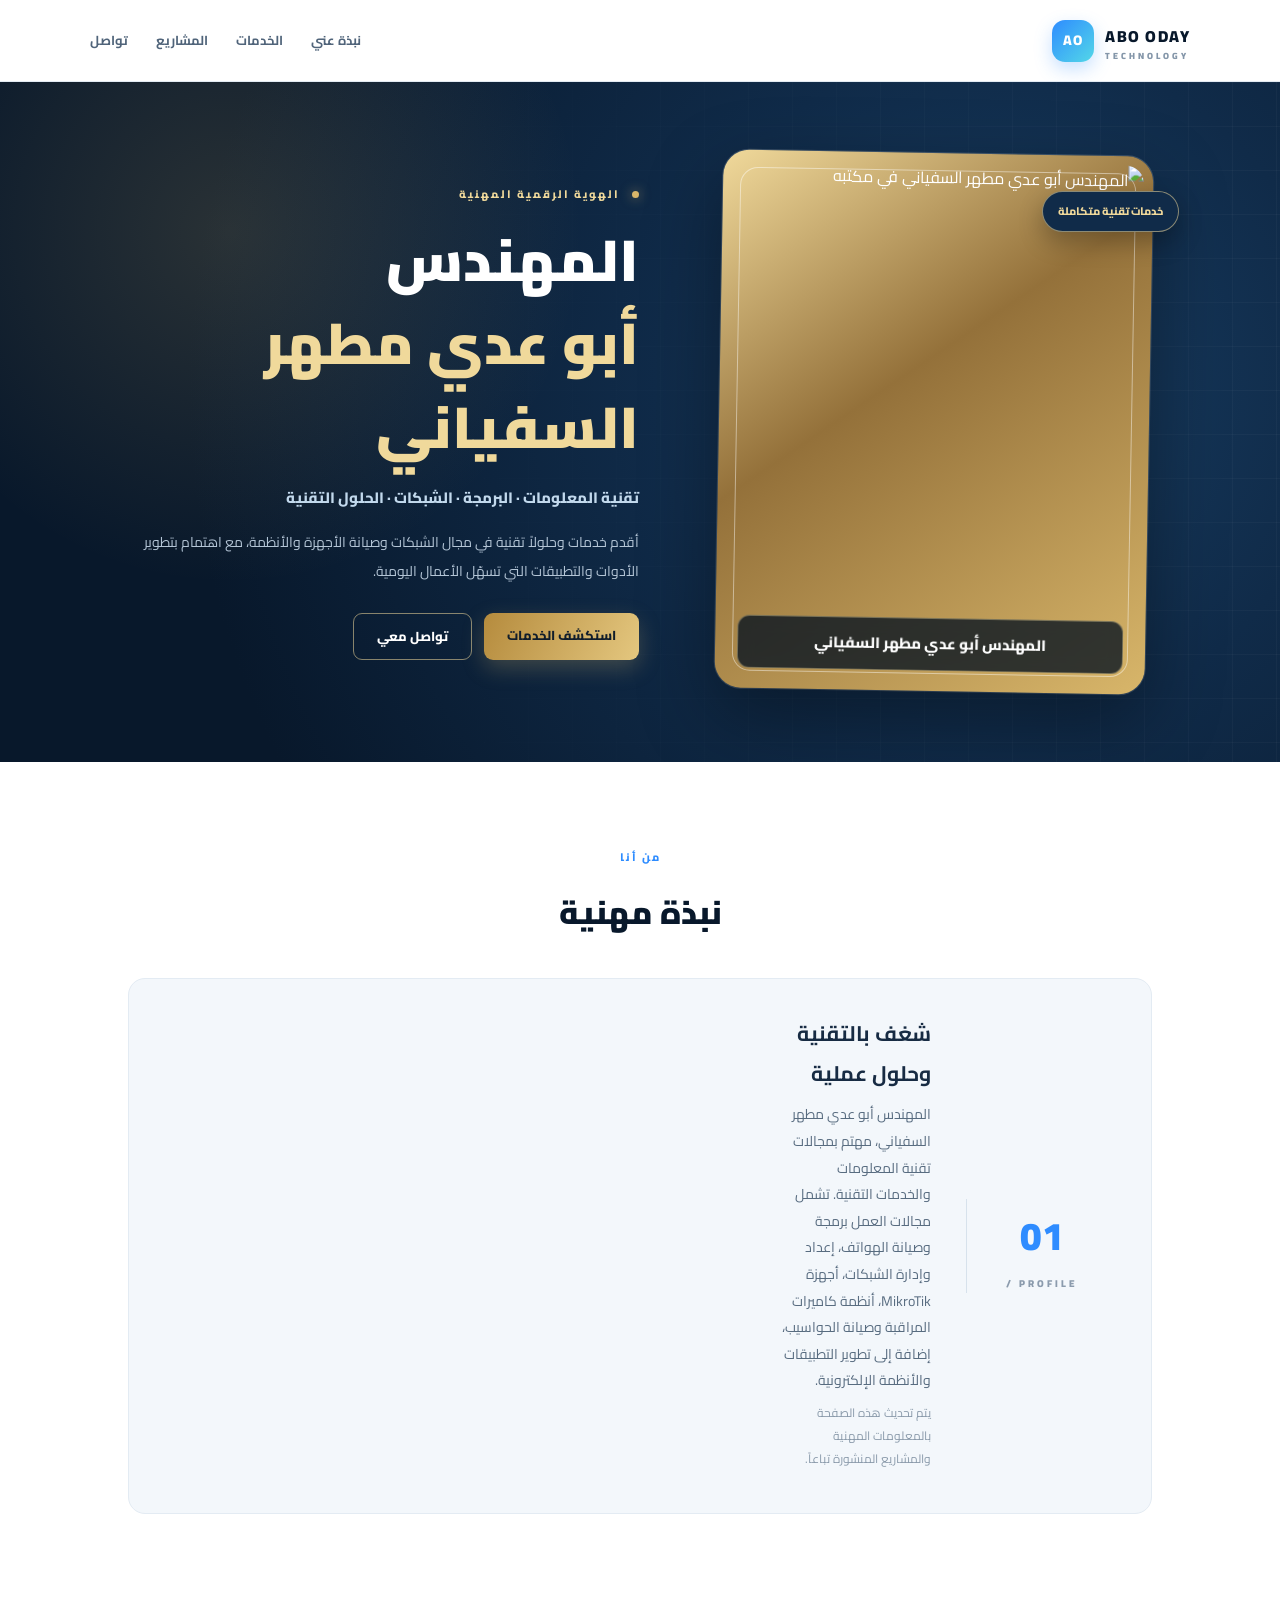
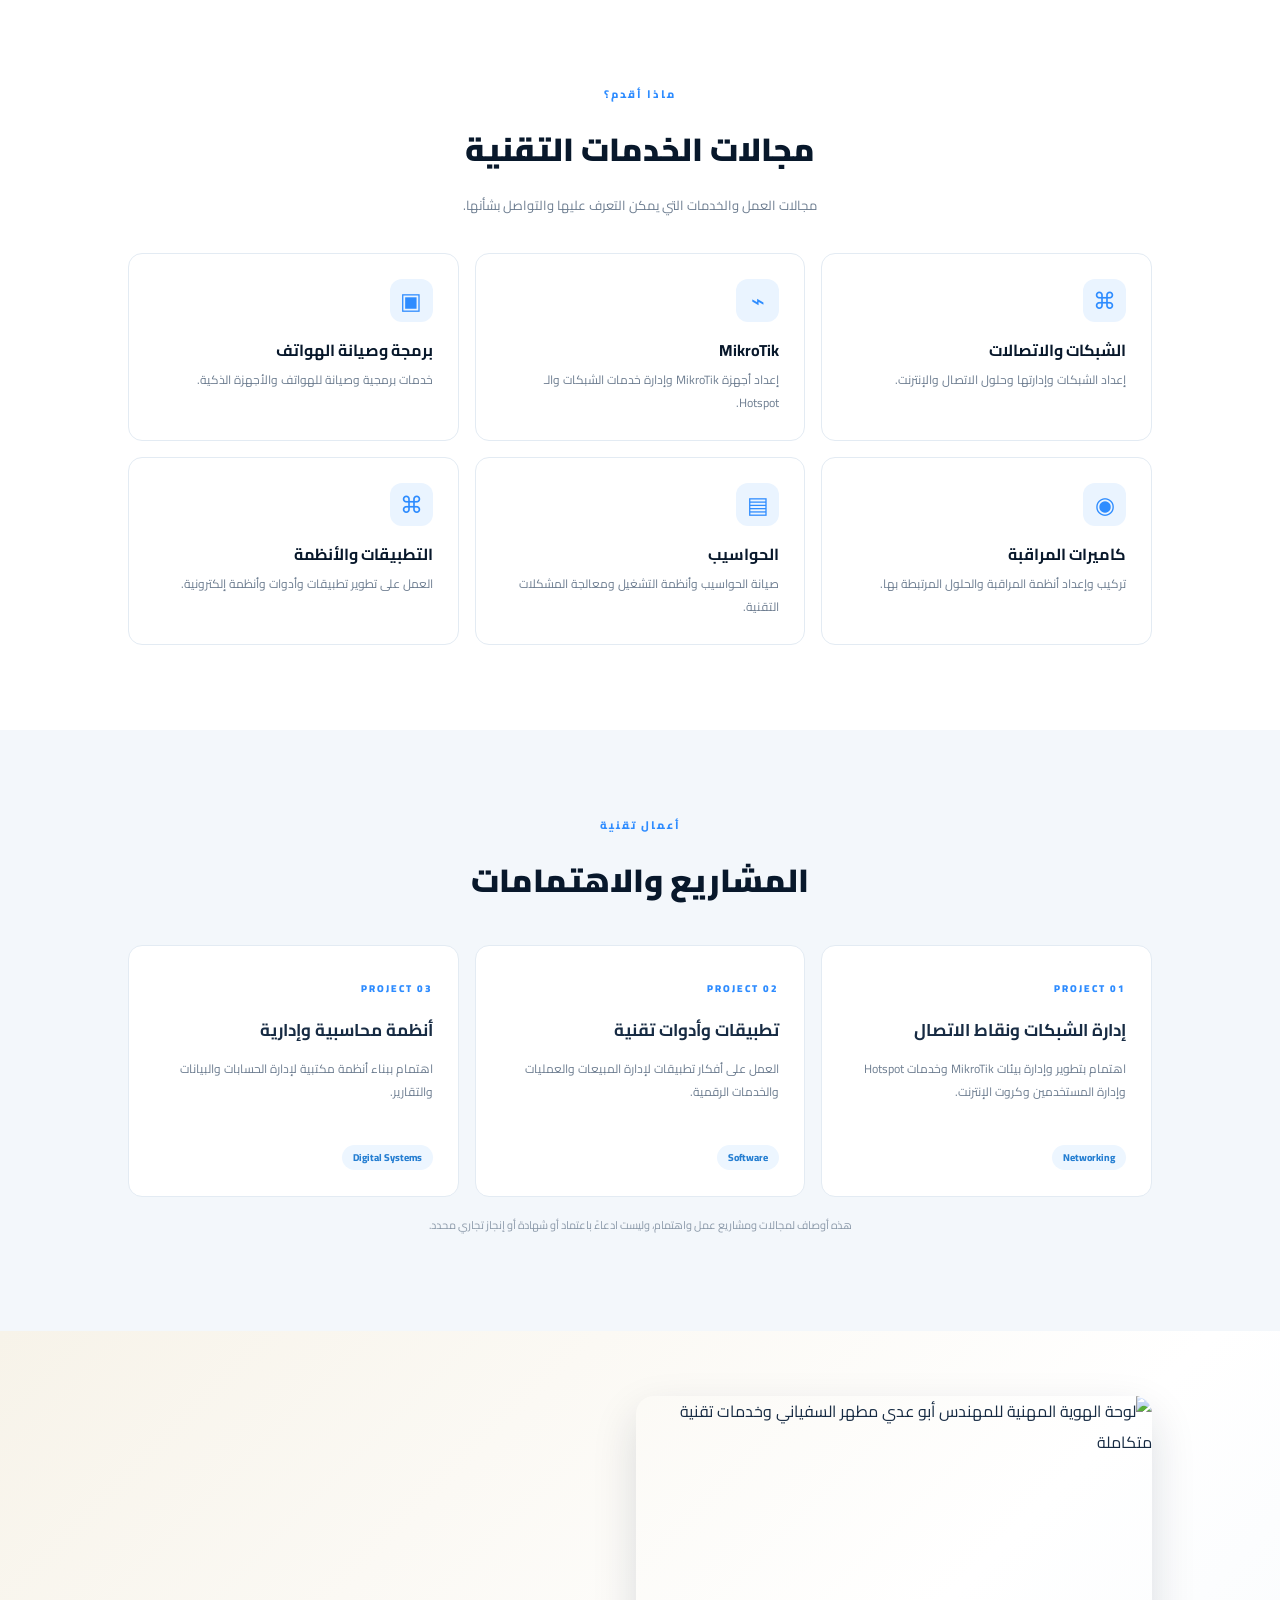
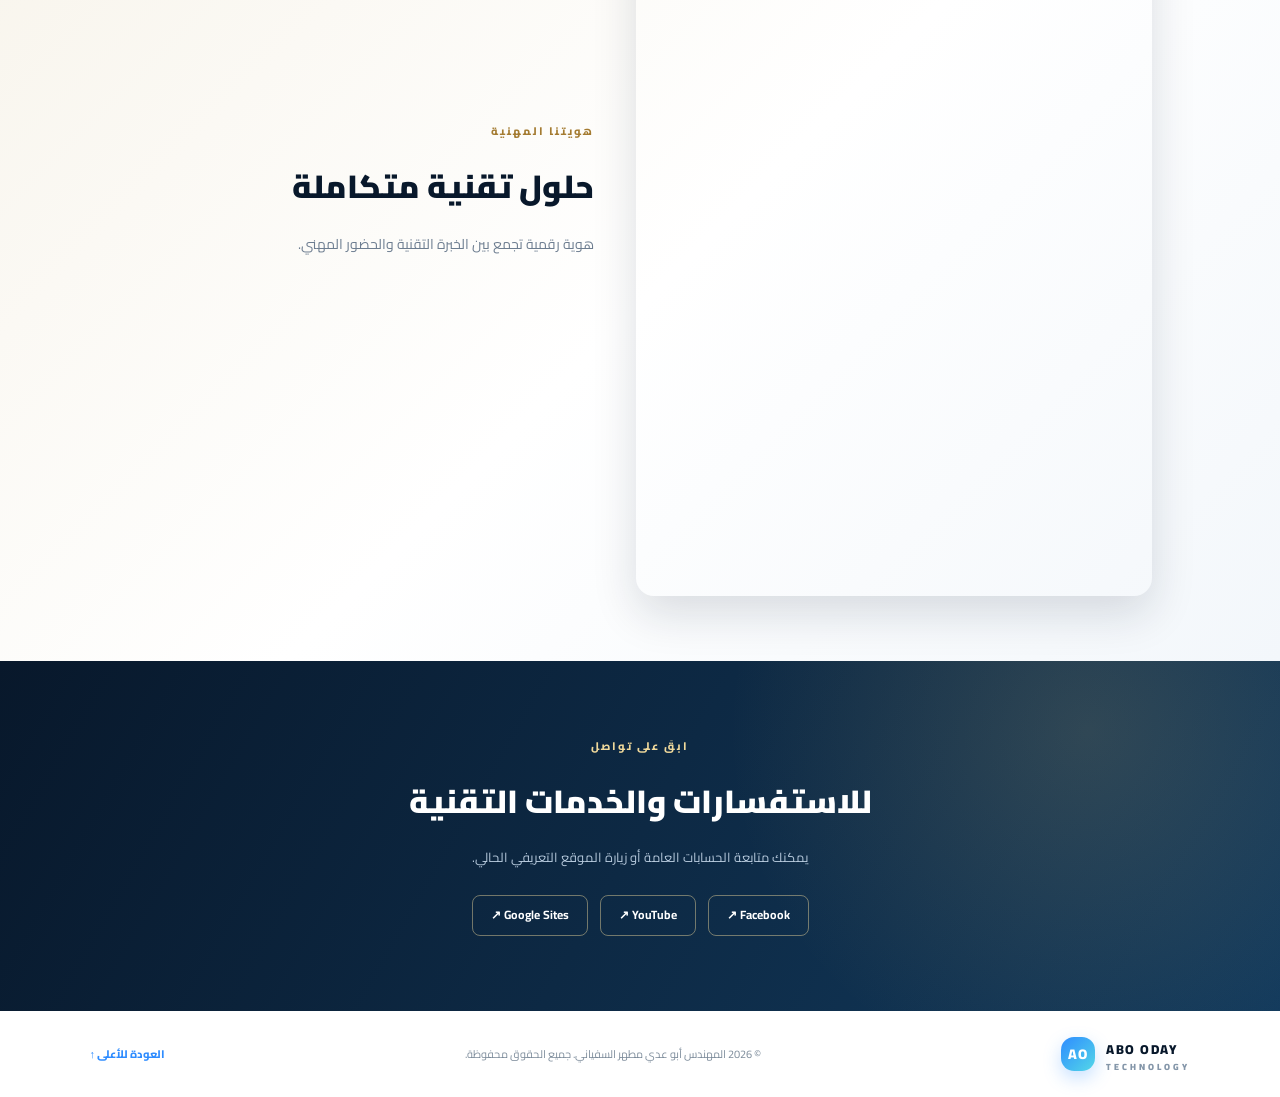
==== index.html @ adab3ed7 "Add files via upload" ====
<!DOCTYPE html>
<html lang="ar" dir="rtl">
<head>
  <meta charset="UTF-8">
  <meta name="viewport" content="width=device-width, initial-scale=1">
  <meta name="theme-color" content="#0b1d33">
  <meta name="description" content="المهندس أبو عدي مطهر السفياني — خدمات تقنية المعلومات، برمجة وصيانة الهواتف، الشبكات، MikroTik، كاميرات المراقبة وصيانة الحاسوب في اليمن.">
  <meta name="keywords" content="أبو عدي مطهر السفياني, المهندس أبو عدي, تقنية المعلومات, شبكات, MikroTik, صيانة الهواتف, كاميرات مراقبة, اليمن">
  <meta name="author" content="المهندس أبو عدي مطهر السفياني">
  <meta property="og:type" content="profile">
  <meta property="og:title" content="المهندس أبو عدي مطهر السفياني | حلول تقنية">
  <meta property="og:description" content="تقنية المعلومات والبرمجة والشبكات والحلول التقنية.">
  <meta property="og:locale" content="ar_YE">
  <meta property="og:url" content="https://abu-oday.lovable.app/">
  <meta property="og:image" content="https://abu-oday.lovable.app/assets/abu-oday-office.webp">
  <meta property="og:image:alt" content="المهندس أبو عدي مطهر السفياني في مكتبه">
  <meta name="twitter:card" content="summary_large_image">
  <meta name="twitter:image" content="https://abu-oday.lovable.app/assets/abu-oday-office.webp">
  <meta property="og:site_name" content="المهندس أبو عدي مطهر السفياني">
  <title>المهندس أبو عدي مطهر السفياني | حلول تقنية</title>
  <link rel="icon" type="image/svg+xml" href="favicon.svg">
  <link rel="preload" as="image" href="assets/abu-oday-office.webp" fetchpriority="high">
  <link rel="stylesheet" href="style.css">
  <link rel="canonical" href="https://abu-oday.lovable.app/">

  <script type="application/ld+json">
  {
    "@context": "https://schema.org",
    "@type": "ProfilePage",
    "name": "المهندس أبو عدي مطهر السفياني",
    "inLanguage": "ar",
    "mainEntity": {
      "@type": "Person",
      "@id": "https://abu-oday.lovable.app/#person",
      "name": "المهندس أبو عدي مطهر السفياني",
      "alternateName": ["أبو عدي السفياني", "Abu Oday Al-Sufyani"],
      "jobTitle": "مهندس تقنية معلومات",
      "image": "https://abu-oday.lovable.app/assets/abu-oday-profile.webp",
      "description": "يقدم خدمات تقنية تشمل برمجة وصيانة الهواتف، الشبكات، إعداد أجهزة MikroTik، كاميرات المراقبة وصيانة الحواسيب.",
      "knowsAbout": [
        "تقنية المعلومات",
        "إدارة الشبكات",
        "MikroTik",
        "برمجة وصيانة الهواتف",
        "كاميرات المراقبة",
        "صيانة الحواسيب",
        "تطوير التطبيقات والأنظمة"
      ],
      "sameAs": [
        "https://www.facebook.com/abo.oday.alsufyani",
        "https://www.youtube.com/channel/UCXaQVKbZtrA7eHGrZJUCMAg",
        "https://sites.google.com/view/abo-oday"
      ],
      "url": "https://abu-oday.lovable.app/"
    }
  }
  </script>
</head>
<body>
  <header class="topbar">
    <a class="brand" href="#home" aria-label="الصفحة الرئيسية">
      <span class="brand-mark">AO</span>
      <span>ABO ODAY <small>TECHNOLOGY</small></span>
    </a>
    <nav>
      <a href="#about">نبذة عني</a>
      <a href="#services">الخدمات</a>
      <a href="#projects">المشاريع</a>
      <a href="#contact">تواصل</a>
    </nav>
  </header>

  <main>
    <section class="hero" id="home">
      <div class="hero-glow"></div>
      <div class="hero-content">
        <p class="eyebrow"><span></span> الهوية الرقمية المهنية</p>
        <h1>المهندس<br><em>أبو عدي مطهر السفياني</em></h1>
        <p class="hero-lead">تقنية المعلومات · البرمجة · الشبكات · الحلول التقنية</p>
        <p class="hero-copy">أقدم خدمات وحلولاً تقنية في مجال الشبكات وصيانة الأجهزة والأنظمة، مع اهتمام بتطوير الأدوات والتطبيقات التي تسهّل الأعمال اليومية.</p>
        <div class="hero-actions">
          <a class="btn primary" href="#services">استكشف الخدمات</a>
          <a class="btn secondary" href="#contact">تواصل معي</a>
        </div>
      </div>
      <div class="hero-card" aria-label="صورة المهندس أبو عدي مطهر السفياني في مكتبه">
        <div class="portrait-frame">
          <img src="assets/abu-oday-office.webp"
               alt="المهندس أبو عدي مطهر السفياني في مكتبه"
               width="921" height="1152"
               fetchpriority="high" decoding="async">
          <span class="portrait-caption">المهندس أبو عدي مطهر السفياني</span>
        </div>
        <span class="hero-badge">خدمات تقنية متكاملة</span>
      </div>
    </section>

    <section class="section about" id="about">
      <div class="section-heading">
        <p class="eyebrow">من أنا</p>
        <h2>نبذة مهنية</h2>
      </div>
      <div class="about-panel">
        <div class="about-symbol">01<span>/ PROFILE</span></div>
        <div>
          <h3>شغف بالتقنية وحلول عملية</h3>
          <p>المهندس أبو عدي مطهر السفياني، مهتم بمجالات تقنية المعلومات والخدمات التقنية. تشمل مجالات العمل برمجة وصيانة الهواتف، إعداد وإدارة الشبكات، أجهزة MikroTik، أنظمة كاميرات المراقبة وصيانة الحواسيب، إضافة إلى تطوير التطبيقات والأنظمة الإلكترونية.</p>
          <p class="muted">يتم تحديث هذه الصفحة بالمعلومات المهنية والمشاريع المنشورة تباعاً.</p>
        </div>
      </div>
    </section>

    <section class="section" id="services">
      <div class="section-heading">
        <p class="eyebrow">ماذا أقدم؟</p>
        <h2>مجالات الخدمات التقنية</h2>
        <p class="section-intro">مجالات العمل والخدمات التي يمكن التعرف عليها والتواصل بشأنها.</p>
      </div>
      <div class="service-grid">
        <article class="service-card"><span class="service-icon">⌘</span><h3>الشبكات والاتصالات</h3><p>إعداد الشبكات وإدارتها وحلول الاتصال والإنترنت.</p></article>
        <article class="service-card"><span class="service-icon">⌁</span><h3>MikroTik</h3><p>إعداد أجهزة MikroTik وإدارة خدمات الشبكات والـ Hotspot.</p></article>
        <article class="service-card"><span class="service-icon">▣</span><h3>برمجة وصيانة الهواتف</h3><p>خدمات برمجية وصيانة للهواتف والأجهزة الذكية.</p></article>
        <article class="service-card"><span class="service-icon">◉</span><h3>كاميرات المراقبة</h3><p>تركيب وإعداد أنظمة المراقبة والحلول المرتبطة بها.</p></article>
        <article class="service-card"><span class="service-icon">▤</span><h3>الحواسيب</h3><p>صيانة الحواسيب وأنظمة التشغيل ومعالجة المشكلات التقنية.</p></article>
        <article class="service-card"><span class="service-icon">⌘</span><h3>التطبيقات والأنظمة</h3><p>العمل على تطوير تطبيقات وأدوات وأنظمة إلكترونية.</p></article>
      </div>
    </section>

    <section class="section projects" id="projects">
      <div class="section-heading">
        <p class="eyebrow">أعمال تقنية</p>
        <h2>المشاريع والاهتمامات</h2>
      </div>
      <div class="project-grid">
        <article class="project-card">
          <span class="project-number">PROJECT 01</span>
          <h3>إدارة الشبكات ونقاط الاتصال</h3>
          <p>اهتمام بتطوير وإدارة بيئات MikroTik وخدمات Hotspot وإدارة المستخدمين وكروت الإنترنت.</p>
          <span class="tag">Networking</span>
        </article>
        <article class="project-card">
          <span class="project-number">PROJECT 02</span>
          <h3>تطبيقات وأدوات تقنية</h3>
          <p>العمل على أفكار تطبيقات لإدارة المبيعات والعمليات والخدمات الرقمية.</p>
          <span class="tag">Software</span>
        </article>
        <article class="project-card">
          <span class="project-number">PROJECT 03</span>
          <h3>أنظمة محاسبية وإدارية</h3>
          <p>اهتمام ببناء أنظمة مكتبية لإدارة الحسابات والبيانات والتقارير.</p>
          <span class="tag">Digital Systems</span>
        </article>
      </div>
      <p class="note">هذه أوصاف لمجالات ومشاريع عمل واهتمام، وليست ادعاءً باعتماد أو شهادة أو إنجاز تجاري محدد.</p>
    </section>

    <section class="brand-showcase" aria-label="الهوية المهنية">
      <div class="brand-showcase-inner">
        <img src="assets/abu-oday-sign.webp"
             alt="لوحة الهوية المهنية للمهندس أبو عدي مطهر السفياني وخدمات تقنية متكاملة"
             width="1200" height="800" loading="lazy" decoding="async">
        <div>
          <p class="eyebrow">هويتنا المهنية</p>
          <h2>حلول تقنية متكاملة</h2>
          <p>هوية رقمية تجمع بين الخبرة التقنية والحضور المهني.</p>
        </div>
      </div>
    </section>

    <section class="contact" id="contact">
      <p class="eyebrow">ابقَ على تواصل</p>
      <h2>للاستفسارات والخدمات التقنية</h2>
      <p>يمكنك متابعة الحسابات العامة أو زيارة الموقع التعريفي الحالي.</p>
      <div class="social-links">
        <a href="https://www.facebook.com/abo.oday.alsufyani" target="_blank" rel="noopener noreferrer">Facebook ↗</a>
        <a href="https://www.youtube.com/channel/UCXaQVKbZtrA7eHGrZJUCMAg" target="_blank" rel="noopener noreferrer">YouTube ↗</a>
        <a href="https://sites.google.com/view/abo-oday" target="_blank" rel="noopener noreferrer">Google Sites ↗</a>
      </div>
    </section>
  </main>

  <footer>
    <a class="brand footer-brand" href="#home"><span class="brand-mark">AO</span><span>ABO ODAY <small>TECHNOLOGY</small></span></a>
    <p>© <span id="year"></span> المهندس أبو عدي مطهر السفياني. جميع الحقوق محفوظة.</p>
    <a href="#home" class="up">العودة للأعلى ↑</a>
  </footer>
  <script>document.getElementById('year').textContent = new Date().getFullYear();</script>
</body>
</html>
---- style.css ----
@import url('https://fonts.googleapis.com/css2?family=Cairo:wght@400;500;600;700;800;900&display=swap');
:root{--navy:#0b1d33;--navy2:#102b49;--blue:#2e8cff;--cyan:#53d7e8;--ink:#172b43;--muted:#6d7d90;--pale:#f3f7fb;--line:#e3ebf3}
*{box-sizing:border-box}html{scroll-behavior:smooth}body{margin:0;font-family:"Cairo",Tahoma,Arial,sans-serif;color:var(--ink);background:#fff;line-height:1.9}
a{text-decoration:none;color:inherit}.topbar{height:82px;padding:0 7%;display:flex;align-items:center;justify-content:space-between;background:#fff;border-bottom:1px solid var(--line);position:sticky;top:0;z-index:10}
.brand{display:flex;align-items:center;gap:11px;font-weight:900;letter-spacing:1.5px;color:var(--navy);direction:ltr}.brand small{display:block;font-size:9px;letter-spacing:3px;color:#8496a9;line-height:1}.brand-mark{width:42px;height:42px;display:grid;place-items:center;border-radius:13px;background:linear-gradient(135deg,var(--blue),var(--cyan));color:#fff;font-size:14px;box-shadow:0 7px 18px #2e8cff44}
nav{display:flex;gap:28px;font-size:13px;font-weight:700;color:#50647a}nav a:hover,.up:hover{color:var(--blue)}
.hero{min-height:590px;background:radial-gradient(circle at 78% 45%,#183d62 0,#102b49 28%,#0b1d33 68%);color:white;display:grid;grid-template-columns:1.1fr .9fr;align-items:center;padding:65px 10%;position:relative;overflow:hidden}.hero:after{content:"";position:absolute;inset:0;background-image:linear-gradient(#ffffff08 1px,transparent 1px),linear-gradient(90deg,#ffffff08 1px,transparent 1px);background-size:44px 44px;mask-image:linear-gradient(to left,black,transparent 75%);pointer-events:none}
.hero-content{position:relative;z-index:2;max-width:650px}.eyebrow{font-size:11px;letter-spacing:2px;color:var(--cyan);font-weight:800;margin:0 0 14px}.eyebrow span{display:inline-block;width:7px;height:7px;border-radius:50%;background:var(--cyan);margin-left:8px;box-shadow:0 0 12px var(--cyan)}
h1{font-size:clamp(34px,4.5vw,58px);line-height:1.45;margin:0 0 15px;font-weight:900}h1 em{font-style:normal;color:#71d8ef}.hero-lead{font-size:15px;font-weight:800;color:#c2d9ed}.hero-copy{max-width:560px;color:#b4c5d6;font-size:14px;line-height:2.1}.hero-actions{display:flex;gap:12px;margin-top:27px}.btn{padding:10px 23px;border-radius:9px;font-weight:800;font-size:13px}.primary{background:linear-gradient(110deg,var(--blue),#37b8e8);color:#fff;box-shadow:0 8px 22px #238bdf55}.secondary{border:1px solid #ffffff50;color:#fff}
.hero-card{height:340px;position:relative;display:grid;place-items:center;z-index:1}.orbit{position:absolute;border:1px solid #8cdff055;border-radius:50%;transform:rotate(-25deg)}.orbit-one{width:300px;height:190px}.orbit-two{width:390px;height:250px;transform:rotate(38deg)}.core{width:145px;height:145px;border-radius:38px;display:flex;flex-direction:column;align-items:center;justify-content:center;background:linear-gradient(145deg,#1d75bb,#102b49);border:1px solid #70d9ee88;box-shadow:0 0 70px #36a8e966;transform:rotate(-8deg)}.core span{font-size:42px;font-weight:900;letter-spacing:3px}.core small{font-size:10px;letter-spacing:5px;color:#a8eaf4}.float-chip{position:absolute;background:#173c5d;border:1px solid #78cfe555;border-radius:8px;padding:7px 12px;font-size:9px;letter-spacing:1.5px;color:#bfeefa;box-shadow:0 8px 25px #0003}.chip-a{top:37px;right:8%}.chip-b{bottom:53px;right:0}.chip-c{left:0;top:48%}
.section{padding:85px 10%}.section-heading{text-align:center;margin-bottom:35px}.section-heading .eyebrow{color:var(--blue)}h2{font-size:32px;color:var(--navy);margin:0;font-weight:900}.section-intro{color:var(--muted);font-size:13px}.about-panel{display:grid;grid-template-columns:190px 1fr;gap:35px;background:var(--pale);padding:35px;border-radius:17px;border:1px solid var(--line)}.about-symbol{font-size:39px;font-weight:900;color:var(--blue);direction:ltr;text-align:center;border-left:1px solid #d7e2ec}.about-symbol span{display:block;font-size:10px;letter-spacing:3px;color:#8b9bad}.about-panel h3{margin:0 0 8px;font-size:21px}.about-panel p{margin:0 0 8px;font-size:14px;color:#586c80}.about-panel .muted{font-size:12px;color:#8a9aaa}
.service-grid{display:grid;grid-template-columns:repeat(3,1fr);gap:16px}.service-card{padding:25px;border:1px solid var(--line);border-radius:14px;transition:.2s;background:#fff}.service-card:hover{transform:translateY(-4px);border-color:#9acbfa;box-shadow:0 15px 35px #193a5b0c}.service-icon{width:43px;height:43px;border-radius:12px;background:#eaf4ff;color:var(--blue);display:grid;place-items:center;font-size:23px}.service-card h3{font-size:16px;margin:13px 0 4px;color:var(--navy)}.service-card p{font-size:12px;color:var(--muted);margin:0}
.projects{background:var(--pale)}.project-grid{display:grid;grid-template-columns:repeat(3,1fr);gap:16px}.project-card{background:#fff;border:1px solid var(--line);border-radius:14px;padding:25px}.project-number{font-size:10px;letter-spacing:2px;color:var(--blue);font-weight:900}.project-card h3{font-size:17px;margin:12px 0 7px}.project-card p{font-size:12px;color:var(--muted);min-height:70px}.tag{display:inline-block;padding:3px 11px;background:#edf6ff;color:#267fd2;border-radius:20px;font-size:10px;font-weight:800}.note{text-align:center;color:#8a98a8;font-size:11px;margin-top:18px}
.contact{padding:75px 10%;text-align:center;background:linear-gradient(120deg,#0b1d33,#123a5d);color:white}.contact .eyebrow{color:var(--cyan)}.contact h2{color:#fff}.contact>p:not(.eyebrow){color:#b6c9dc;font-size:13px}.social-links{display:flex;justify-content:center;gap:12px;flex-wrap:wrap;margin-top:25px}.social-links a{border:1px solid #ffffff50;padding:8px 18px;border-radius:8px;font-size:12px;font-weight:700}.social-links a:hover{background:#ffffff15}
footer{padding:22px 7%;display:flex;justify-content:space-between;align-items:center;gap:15px;color:#7d8c9b;font-size:11px}.footer-brand{font-size:13px}.footer-brand .brand-mark{width:34px;height:34px}.up{font-weight:800;color:var(--blue)}
@media(max-width:850px){.hero{grid-template-columns:1fr;padding:65px 7% 30px}.hero-card{height:280px}.section{padding:65px 7%}.service-grid,.project-grid{grid-template-columns:repeat(2,1fr)}}
@media(max-width:600px){.topbar{height:auto;min-height:72px;padding:12px 5%;align-items:flex-start;gap:12px;flex-direction:column}nav{width:100%;gap:18px;overflow-x:auto;white-space:nowrap;font-size:11px;padding-bottom:4px}.hero{padding-top:50px}.hero-card{height:230px}.orbit-one{width:240px}.orbit-two{width:300px}.core{width:115px;height:115px}.core span{font-size:34px}.section{padding:55px 6%}.about-panel{grid-template-columns:1fr;padding:24px}.about-symbol{border:0;border-bottom:1px solid #d7e2ec;padding-bottom:12px}.service-grid,.project-grid{grid-template-columns:1fr}.project-card p{min-height:0}h2{font-size:27px}footer{flex-wrap:wrap;justify-content:center;text-align:center}}


/* ===== دمج الصور الشخصية والهوية المهنية ===== */
:root{
  --gold:#d8b66a;
  --gold-light:#f0d99b;
  --navy:#08182b;
  --navy2:#102b49;
}
.hero{
  grid-template-columns:1fr minmax(300px,.82fr);
  gap:clamp(28px,5vw,70px);
  background:
    radial-gradient(circle at 18% 22%,rgba(216,182,106,.16),transparent 30%),
    radial-gradient(circle at 78% 45%,#183d62 0,#102b49 32%,#08182b 76%);
}
h1 em{color:var(--gold-light)}
.eyebrow{color:var(--gold-light)}
.eyebrow span{background:var(--gold);box-shadow:0 0 12px rgba(216,182,106,.65)}
.primary{
  background:linear-gradient(115deg,#b58b3d,#e4c77f);
  color:#101d2b;
  box-shadow:0 8px 22px rgba(216,182,106,.25)
}
.primary:hover{filter:brightness(1.06);transform:translateY(-2px)}
.secondary{border-color:rgba(240,217,155,.55)}
.hero-card{
  height:auto;
  min-height:390px;
  display:flex;
  justify-content:center;
  align-items:center;
}
.portrait-frame{
  position:relative;
  width:min(100%,390px);
  aspect-ratio:3/4;
  padding:9px;
  border-radius:26px;
  background:linear-gradient(145deg,#f0d99b,#94713a 42%,#d8b66a);
  box-shadow:0 28px 75px rgba(0,0,0,.38),0 0 0 1px rgba(255,255,255,.18);
  transform:rotate(-1.5deg);
}
.portrait-frame:before{
  content:"";
  position:absolute;
  inset:17px;
  border:1px solid rgba(255,255,255,.45);
  border-radius:18px;
  pointer-events:none;
  z-index:1;
}
.portrait-frame img{
  display:block;
  width:100%;
  height:100%;
  object-fit:cover;
  object-position:center 35%;
  border-radius:19px;
}
.portrait-caption{
  position:absolute;
  z-index:2;
  right:22px;
  left:22px;
  bottom:20px;
  padding:11px 14px;
  border:1px solid rgba(240,217,155,.4);
  border-radius:12px;
  background:rgba(5,17,31,.78);
  color:#fff;
  text-align:center;
  font-size:clamp(12px,1.2vw,15px);
  font-weight:800;
  backdrop-filter:blur(8px);
}
.hero-badge{
  position:absolute;
  z-index:3;
  top:8%;
  left:-4%;
  padding:9px 15px;
  border:1px solid rgba(240,217,155,.55);
  border-radius:999px;
  background:#102b49;
  color:var(--gold-light);
  font-size:11px;
  font-weight:800;
  box-shadow:0 10px 25px #0004;
}
.about-panel{
  grid-template-columns:150px 150px 1fr;
  align-items:center;
}
.about-photo{
  width:128px;
  height:150px;
  overflow:hidden;
  border:4px solid #fff;
  border-radius:18px;
  box-shadow:0 8px 25px rgba(11,29,51,.12);
}
.about-photo img{
  width:100%;
  height:100%;
  display:block;
  object-fit:cover;
  object-position:center 28%;
}
.about-symbol{border-left:1px solid #d7e2ec}
.brand-showcase{
  padding:65px 10%;
  background:linear-gradient(135deg,#f7f3e9,#fff 55%,#f3f7fb);
}
.brand-showcase-inner{
  max-width:1100px;
  margin:auto;
  display:grid;
  grid-template-columns:minmax(0,1.05fr) minmax(220px,.95fr);
  gap:42px;
  align-items:center;
}
.brand-showcase img{
  width:100%;
  display:block;
  aspect-ratio:3/2;
  object-fit:cover;
  border-radius:18px;
  box-shadow:0 18px 45px rgba(11,29,51,.14);
}
.brand-showcase h2{color:var(--navy)}
.brand-showcase p:not(.eyebrow){color:var(--muted);font-size:14px}
.brand-showcase .eyebrow{color:#a47b31}
.contact{
  background:
    radial-gradient(circle at 85% 20%,rgba(216,182,106,.16),transparent 32%),
    linear-gradient(120deg,#08182b,#123a5d);
}
.contact .eyebrow{color:var(--gold-light)}
.social-links a{border-color:rgba(240,217,155,.45)}
.social-links a:hover{background:rgba(216,182,106,.12);border-color:var(--gold)}
@media(max-width:850px){
  .hero{grid-template-columns:1fr}
  .hero-card{min-height:350px;margin-top:10px}
  .portrait-frame{width:min(78%,360px)}
  .about-panel{grid-template-columns:120px 1fr}
  .about-photo{grid-row:1;grid-column:1}
  .about-symbol{grid-row:1;grid-column:2}
  .about-panel>div:last-child{grid-column:1/-1}
  .brand-showcase-inner{grid-template-columns:1fr;gap:22px}
}
@media(max-width:600px){
  .hero-card{min-height:300px}
  .portrait-frame{width:min(82%,310px);border-radius:20px}
  .hero-badge{left:0;top:4%;font-size:10px}
  .about-panel{grid-template-columns:1fr;padding:22px;text-align:center}
  .about-photo{grid-column:1;grid-row:1;margin:auto;width:118px;height:138px}
  .about-symbol{grid-column:1;grid-row:2;border:0;border-bottom:1px solid #d7e2ec;padding-bottom:10px}
  .about-panel>div:last-child{grid-column:1;grid-row:3}
  .brand-showcase{padding:48px 6%}
}
@media(prefers-reduced-motion:reduce){
  html{scroll-behavior:auto}
  *,*::before,*::after{transition:none!important;animation:none!important}
}


/* ===== ضبط توزيع الواجهة الرئيسية: النص يسار والصورة يمين ===== */
.hero{
  direction:ltr;
  grid-template-columns:minmax(0,1fr) minmax(320px,.88fr);
  align-items:center;
  gap:clamp(34px,5vw,86px);
  min-height:680px;
  padding:70px clamp(6%, 9vw, 11%);
}
.hero-glow{
  position:absolute;
  inset:0;
  z-index:0;
  pointer-events:none;
}
.hero-content{
  direction:rtl;
  grid-column:1;
  grid-row:1;
  width:100%;
  max-width:650px;
  justify-self:start;
  text-align:right;
}
.hero-content h1,
.hero-content .hero-lead,
.hero-content .hero-copy{
  text-align:right;
}
.hero-actions{
  justify-content:flex-start;
  flex-direction:row;
}
.hero-card{
  direction:rtl;
  grid-column:2;
  grid-row:1;
  position:relative;
  width:100%;
  min-height:0;
  height:auto;
  justify-self:end;
  align-self:center;
  display:flex;
  justify-content:center;
  align-items:center;
  margin:0;
}
.portrait-frame{
  width:min(100%,430px);
  aspect-ratio:4/5;
  transform:rotate(1deg);
}
.portrait-frame img{
  object-position:center 32%;
}
.hero-badge{
  left:auto;
  right:-3%;
  top:7%;
}
@media(max-width:850px){
  .hero{
    direction:rtl;
    grid-template-columns:minmax(0,1fr);
    min-height:0;
    padding:54px 7% 58px;
    gap:22px;
  }
  .hero-content{
    grid-column:1;
    grid-row:1;
    justify-self:stretch;
    max-width:720px;
    margin-inline:auto;
    text-align:center;
  }
  .hero-content h1,
  .hero-content .hero-lead,
  .hero-content .hero-copy{
    text-align:center;
  }
  .hero-actions{justify-content:center}
  .hero-card{
    grid-column:1;
    grid-row:2;
    justify-self:center;
    width:100%;
    min-height:0;
    margin:8px auto 0;
  }
  .portrait-frame{width:min(76%,370px)}
  .hero-badge{right:8%;left:auto}
}
@media(max-width:600px){
  .hero{padding:44px 6% 48px;gap:14px}
  .hero-content{width:100%}
  .hero-card{margin-top:6px}
  .portrait-frame{width:min(82%,320px);aspect-ratio:4/5}
  .hero-badge{right:3%;top:5%}
  .hero-actions{flex-wrap:wrap}
}
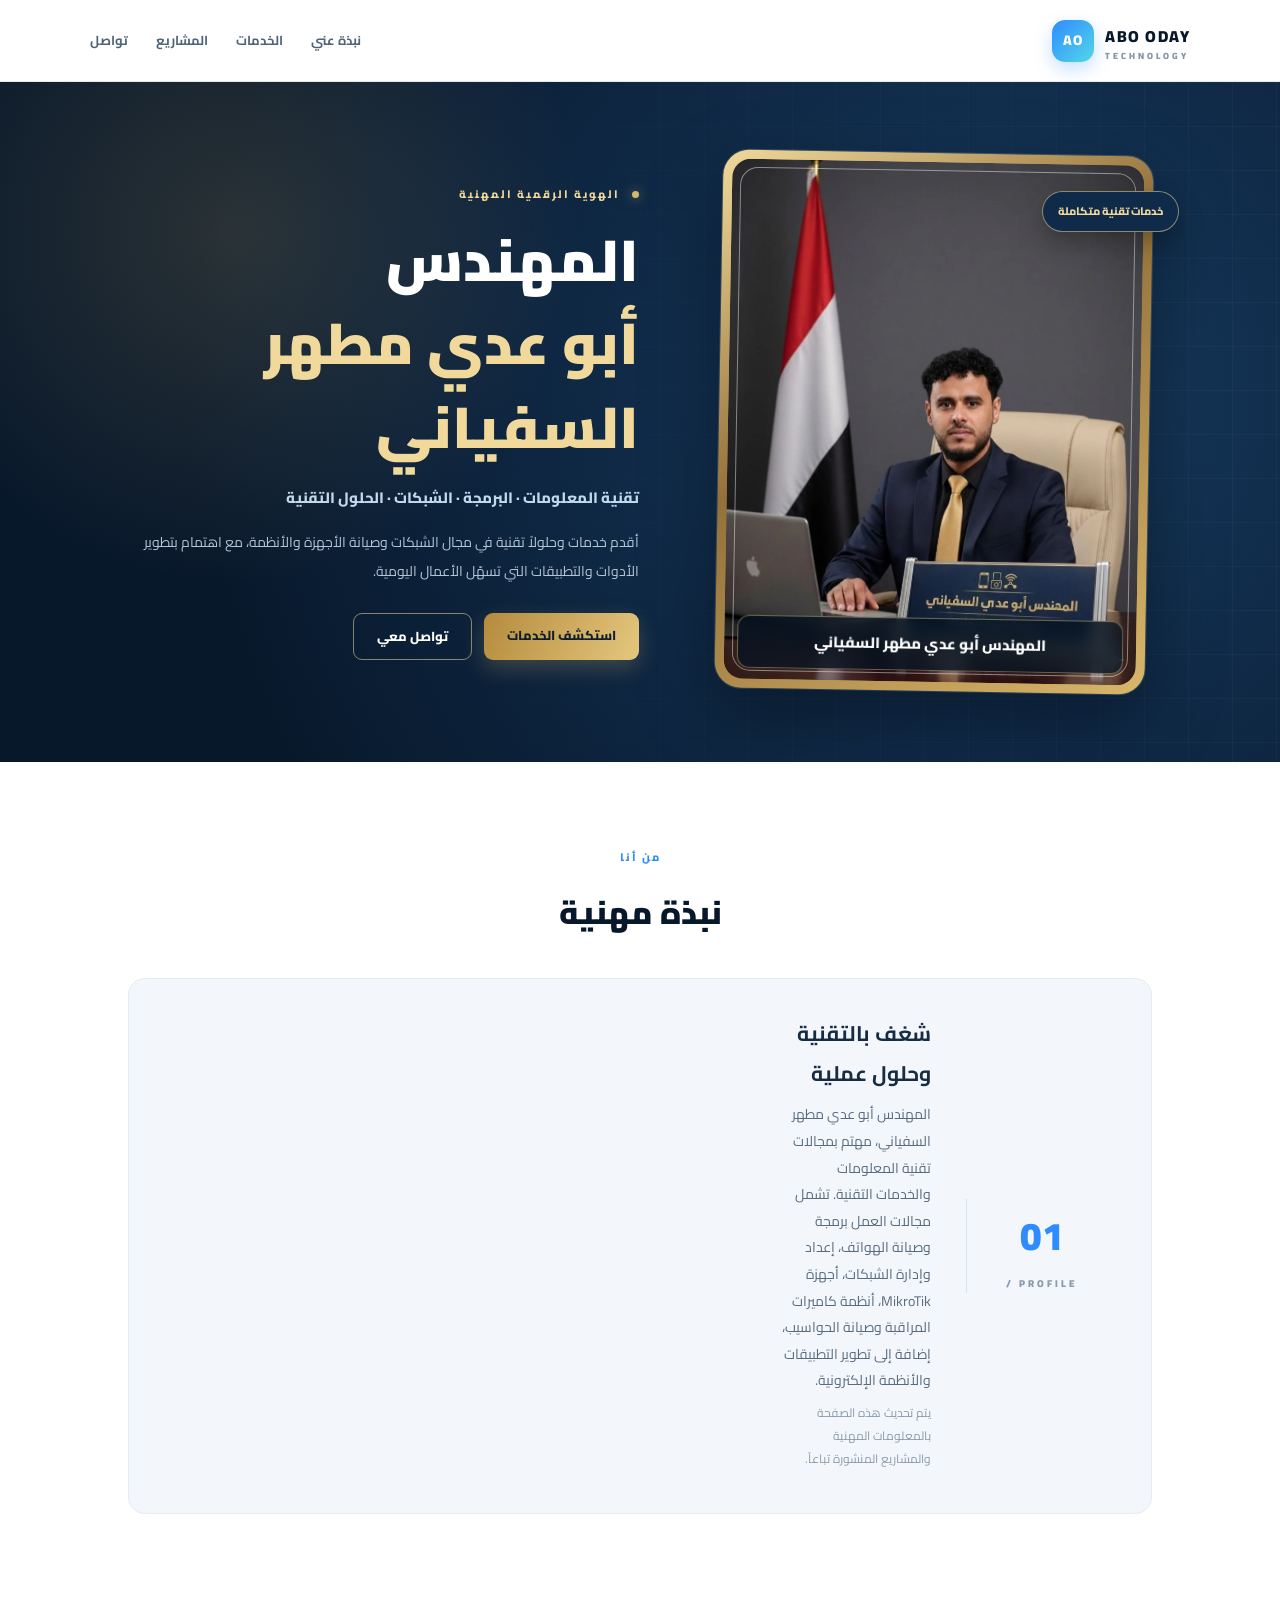
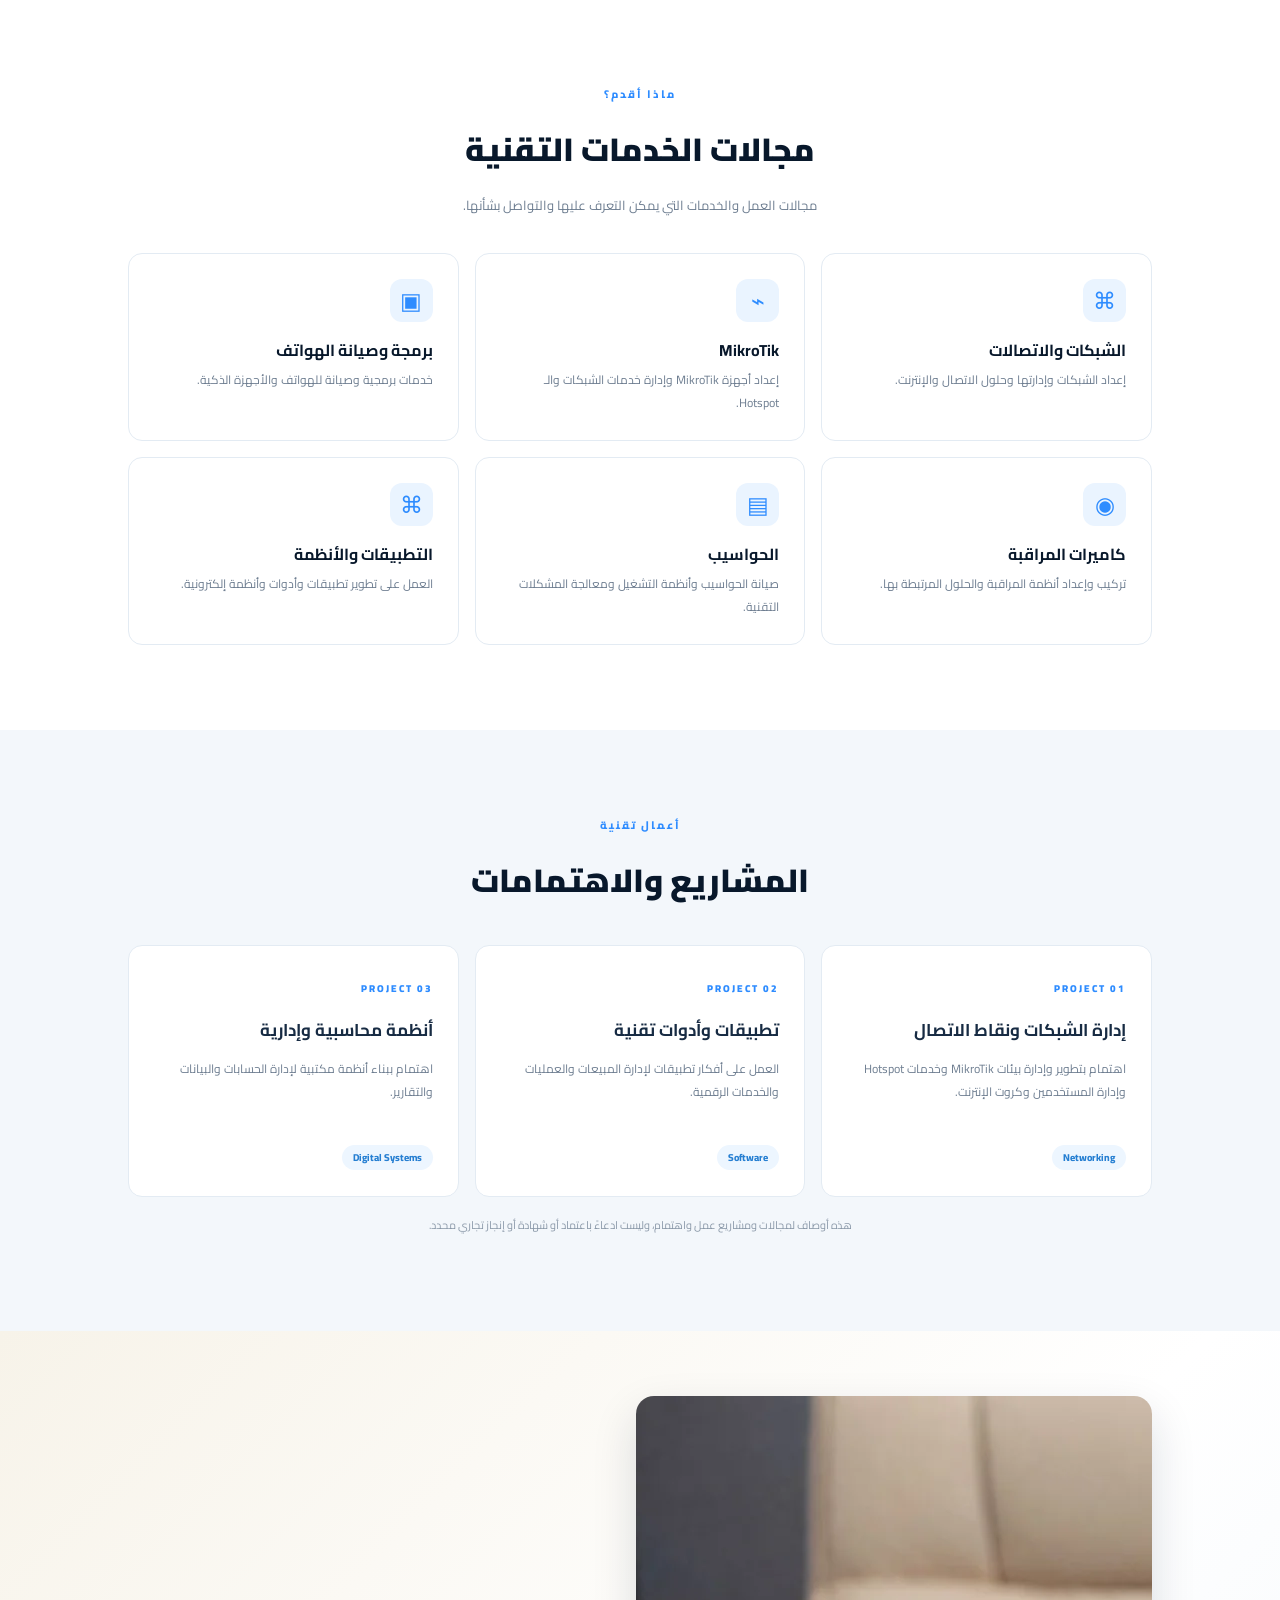
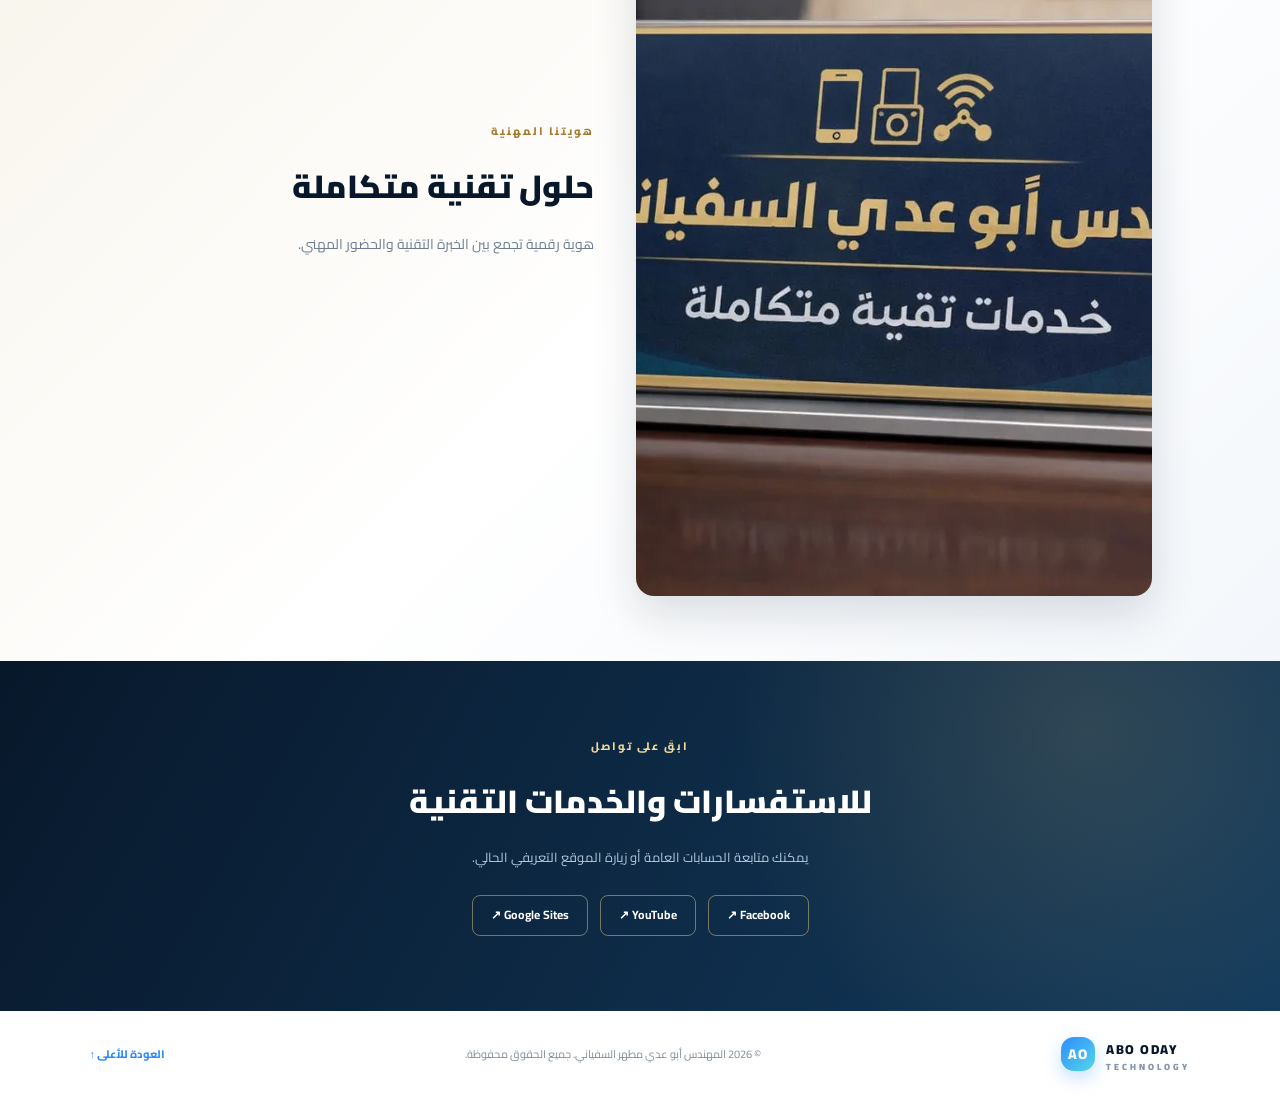
==== commit f5f2b548: "Update index.html" ====
--- a/index.html
+++ b/index.html
@@ -1,41 +1,71 @@
+
 <!DOCTYPE html>
 <html lang="ar" dir="rtl">
 <head>
   <meta charset="UTF-8">
   <meta name="viewport" content="width=device-width, initial-scale=1">
+
   <meta name="theme-color" content="#0b1d33">
-  <meta name="description" content="المهندس أبو عدي مطهر السفياني — خدمات تقنية المعلومات، برمجة وصيانة الهواتف، الشبكات، MikroTik، كاميرات المراقبة وصيانة الحاسوب في اليمن.">
+
+  <!-- SEO -->
+  <title>المهندس أبو عدي مطهر السفياني | حلول تقنية</title>
+
+  <meta name="description" content="المهندس أبو عدي مطهر السفياني — خدمات تقنية المعلومات، البرمجة وصيانة الهواتف، الشبكات، MikroTik، كاميرات المراقبة وصيانة الحاسوب في اليمن.">
+
   <meta name="keywords" content="أبو عدي مطهر السفياني, المهندس أبو عدي, تقنية المعلومات, شبكات, MikroTik, صيانة الهواتف, كاميرات مراقبة, اليمن">
+
   <meta name="author" content="المهندس أبو عدي مطهر السفياني">
+
+  <meta name="robots" content="index, follow, max-image-preview:large">
+
+  <meta name="googlebot" content="index, follow">
+
+  <!-- Canonical -->
+  <link rel="canonical" href="https://abuodaysiteherorightfixed.vercel.app/">
+
+  <!-- Open Graph -->
   <meta property="og:type" content="profile">
   <meta property="og:title" content="المهندس أبو عدي مطهر السفياني | حلول تقنية">
   <meta property="og:description" content="تقنية المعلومات والبرمجة والشبكات والحلول التقنية.">
   <meta property="og:locale" content="ar_YE">
-  <meta property="og:url" content="https://abu-oday.lovable.app/">
-  <meta property="og:image" content="https://abu-oday.lovable.app/assets/abu-oday-office.webp">
+  <meta property="og:url" content="https://abuodaysiteherorightfixed.vercel.app/">
+  <meta property="og:image" content="https://abuodaysiteherorightfixed.vercel.app/abu-oday-office.webp">
   <meta property="og:image:alt" content="المهندس أبو عدي مطهر السفياني في مكتبه">
+  <meta property="og:site_name" content="المهندس أبو عدي مطهر السفياني">
+
+  <!-- Twitter -->
   <meta name="twitter:card" content="summary_large_image">
-  <meta name="twitter:image" content="https://abu-oday.lovable.app/assets/abu-oday-office.webp">
-  <meta property="og:site_name" content="المهندس أبو عدي مطهر السفياني">
-  <title>المهندس أبو عدي مطهر السفياني | حلول تقنية</title>
-  <link rel="icon" type="image/svg+xml" href="favicon.svg">
-  <link rel="preload" as="image" href="assets/abu-oday-office.webp" fetchpriority="high">
-  <link rel="stylesheet" href="style.css">
-  <link rel="canonical" href="https://abu-oday.lovable.app/">
-
+  <meta name="twitter:title" content="المهندس أبو عدي مطهر السفياني">
+  <meta name="twitter:description" content="تقنية المعلومات والبرمجة والشبكات والحلول التقنية.">
+  <meta name="twitter:image" content="https://abuodaysiteherorightfixed.vercel.app/abu-oday-office.webp">
+
+  <!-- Favicon -->
+  <link rel="icon" type="image/svg+xml" href="/favicon.svg">
+
+  <!-- Image preload -->
+  <link rel="preload" as="image" href="/abu-oday-office.webp" fetchpriority="high">
+
+  <!-- CSS -->
+  <link rel="stylesheet" href="/style.css">
+
+  <!-- Structured Data -->
   <script type="application/ld+json">
   {
     "@context": "https://schema.org",
     "@type": "ProfilePage",
     "name": "المهندس أبو عدي مطهر السفياني",
+    "url": "https://abuodaysiteherorightfixed.vercel.app/",
     "inLanguage": "ar",
     "mainEntity": {
       "@type": "Person",
-      "@id": "https://abu-oday.lovable.app/#person",
+      "@id": "https://abuodaysiteherorightfixed.vercel.app/#person",
       "name": "المهندس أبو عدي مطهر السفياني",
-      "alternateName": ["أبو عدي السفياني", "Abu Oday Al-Sufyani"],
+      "alternateName": [
+        "أبو عدي السفياني",
+        "Abu Oday Al-Sufyani"
+      ],
       "jobTitle": "مهندس تقنية معلومات",
-      "image": "https://abu-oday.lovable.app/assets/abu-oday-profile.webp",
+      "image": "https://abuodaysiteherorightfixed.vercel.app/abu-oday-profile.webp",
       "description": "يقدم خدمات تقنية تشمل برمجة وصيانة الهواتف، الشبكات، إعداد أجهزة MikroTik، كاميرات المراقبة وصيانة الحواسيب.",
       "knowsAbout": [
         "تقنية المعلومات",
@@ -51,17 +81,20 @@
         "https://www.youtube.com/channel/UCXaQVKbZtrA7eHGrZJUCMAg",
         "https://sites.google.com/view/abo-oday"
       ],
-      "url": "https://abu-oday.lovable.app/"
+      "url": "https://abuodaysiteherorightfixed.vercel.app/"
     }
   }
   </script>
 </head>
+
 <body>
+
   <header class="topbar">
     <a class="brand" href="#home" aria-label="الصفحة الرئيسية">
       <span class="brand-mark">AO</span>
       <span>ABO ODAY <small>TECHNOLOGY</small></span>
     </a>
+
     <nav>
       <a href="#about">نبذة عني</a>
       <a href="#services">الخدمات</a>
@@ -71,119 +104,271 @@
   </header>
 
   <main>
+
     <section class="hero" id="home">
+
       <div class="hero-glow"></div>
+
       <div class="hero-content">
-        <p class="eyebrow"><span></span> الهوية الرقمية المهنية</p>
-        <h1>المهندس<br><em>أبو عدي مطهر السفياني</em></h1>
-        <p class="hero-lead">تقنية المعلومات · البرمجة · الشبكات · الحلول التقنية</p>
-        <p class="hero-copy">أقدم خدمات وحلولاً تقنية في مجال الشبكات وصيانة الأجهزة والأنظمة، مع اهتمام بتطوير الأدوات والتطبيقات التي تسهّل الأعمال اليومية.</p>
+
+        <p class="eyebrow">
+          <span></span>
+          الهوية الرقمية المهنية
+        </p>
+
+        <h1>
+          المهندس<br>
+          <em>أبو عدي مطهر السفياني</em>
+        </h1>
+
+        <p class="hero-lead">
+          تقنية المعلومات · البرمجة · الشبكات · الحلول التقنية
+        </p>
+
+        <p class="hero-copy">
+          أقدم خدمات وحلولاً تقنية في مجال الشبكات وصيانة الأجهزة والأنظمة،
+          مع اهتمام بتطوير الأدوات والتطبيقات التي تسهّل الأعمال اليومية.
+        </p>
+
         <div class="hero-actions">
           <a class="btn primary" href="#services">استكشف الخدمات</a>
           <a class="btn secondary" href="#contact">تواصل معي</a>
         </div>
-      </div>
+
+      </div>
+
       <div class="hero-card" aria-label="صورة المهندس أبو عدي مطهر السفياني في مكتبه">
+
         <div class="portrait-frame">
-          <img src="assets/abu-oday-office.webp"
-               alt="المهندس أبو عدي مطهر السفياني في مكتبه"
-               width="921" height="1152"
-               fetchpriority="high" decoding="async">
-          <span class="portrait-caption">المهندس أبو عدي مطهر السفياني</span>
-        </div>
+
+          <img
+            src="/abu-oday-office.webp"
+            alt="المهندس أبو عدي مطهر السفياني في مكتبه"
+            width="921"
+            height="1152"
+            fetchpriority="high"
+            decoding="async">
+
+          <span class="portrait-caption">
+            المهندس أبو عدي مطهر السفياني
+          </span>
+
+        </div>
+
         <span class="hero-badge">خدمات تقنية متكاملة</span>
-      </div>
+
+      </div>
+
     </section>
 
     <section class="section about" id="about">
+
       <div class="section-heading">
         <p class="eyebrow">من أنا</p>
         <h2>نبذة مهنية</h2>
       </div>
+
       <div class="about-panel">
-        <div class="about-symbol">01<span>/ PROFILE</span></div>
+
+        <div class="about-symbol">
+          01<span>/ PROFILE</span>
+        </div>
+
         <div>
           <h3>شغف بالتقنية وحلول عملية</h3>
-          <p>المهندس أبو عدي مطهر السفياني، مهتم بمجالات تقنية المعلومات والخدمات التقنية. تشمل مجالات العمل برمجة وصيانة الهواتف، إعداد وإدارة الشبكات، أجهزة MikroTik، أنظمة كاميرات المراقبة وصيانة الحواسيب، إضافة إلى تطوير التطبيقات والأنظمة الإلكترونية.</p>
-          <p class="muted">يتم تحديث هذه الصفحة بالمعلومات المهنية والمشاريع المنشورة تباعاً.</p>
-        </div>
-      </div>
+
+          <p>
+            المهندس أبو عدي مطهر السفياني، مهتم بمجالات تقنية المعلومات
+            والخدمات التقنية. تشمل مجالات العمل برمجة وصيانة الهواتف،
+            إعداد وإدارة الشبكات، أجهزة MikroTik، أنظمة كاميرات المراقبة
+            وصيانة الحواسيب، إضافة إلى تطوير التطبيقات والأنظمة الإلكترونية.
+          </p>
+
+          <p class="muted">
+            يتم تحديث هذه الصفحة بالمعلومات المهنية والمشاريع المنشورة تباعاً.
+          </p>
+        </div>
+
+      </div>
+
     </section>
 
     <section class="section" id="services">
+
       <div class="section-heading">
         <p class="eyebrow">ماذا أقدم؟</p>
         <h2>مجالات الخدمات التقنية</h2>
-        <p class="section-intro">مجالات العمل والخدمات التي يمكن التعرف عليها والتواصل بشأنها.</p>
-      </div>
+        <p class="section-intro">
+          مجالات العمل والخدمات التي يمكن التعرف عليها والتواصل بشأنها.
+        </p>
+      </div>
+
       <div class="service-grid">
-        <article class="service-card"><span class="service-icon">⌘</span><h3>الشبكات والاتصالات</h3><p>إعداد الشبكات وإدارتها وحلول الاتصال والإنترنت.</p></article>
-        <article class="service-card"><span class="service-icon">⌁</span><h3>MikroTik</h3><p>إعداد أجهزة MikroTik وإدارة خدمات الشبكات والـ Hotspot.</p></article>
-        <article class="service-card"><span class="service-icon">▣</span><h3>برمجة وصيانة الهواتف</h3><p>خدمات برمجية وصيانة للهواتف والأجهزة الذكية.</p></article>
-        <article class="service-card"><span class="service-icon">◉</span><h3>كاميرات المراقبة</h3><p>تركيب وإعداد أنظمة المراقبة والحلول المرتبطة بها.</p></article>
-        <article class="service-card"><span class="service-icon">▤</span><h3>الحواسيب</h3><p>صيانة الحواسيب وأنظمة التشغيل ومعالجة المشكلات التقنية.</p></article>
-        <article class="service-card"><span class="service-icon">⌘</span><h3>التطبيقات والأنظمة</h3><p>العمل على تطوير تطبيقات وأدوات وأنظمة إلكترونية.</p></article>
-      </div>
+
+        <article class="service-card">
+          <span class="service-icon">⌘</span>
+          <h3>الشبكات والاتصالات</h3>
+          <p>إعداد الشبكات وإدارتها وحلول الاتصال والإنترنت.</p>
+        </article>
+
+        <article class="service-card">
+          <span class="service-icon">⌁</span>
+          <h3>MikroTik</h3>
+          <p>إعداد أجهزة MikroTik وإدارة خدمات الشبكات والـ Hotspot.</p>
+        </article>
+
+        <article class="service-card">
+          <span class="service-icon">▣</span>
+          <h3>برمجة وصيانة الهواتف</h3>
+          <p>خدمات برمجية وصيانة للهواتف والأجهزة الذكية.</p>
+        </article>
+
+        <article class="service-card">
+          <span class="service-icon">◉</span>
+          <h3>كاميرات المراقبة</h3>
+          <p>تركيب وإعداد أنظمة المراقبة والحلول المرتبطة بها.</p>
+        </article>
+
+        <article class="service-card">
+          <span class="service-icon">▤</span>
+          <h3>الحواسيب</h3>
+          <p>صيانة الحواسيب وأنظمة التشغيل ومعالجة المشكلات التقنية.</p>
+        </article>
+
+        <article class="service-card">
+          <span class="service-icon">⌘</span>
+          <h3>التطبيقات والأنظمة</h3>
+          <p>العمل على تطوير تطبيقات وأدوات وأنظمة إلكترونية.</p>
+        </article>
+
+      </div>
+
     </section>
 
     <section class="section projects" id="projects">
+
       <div class="section-heading">
         <p class="eyebrow">أعمال تقنية</p>
         <h2>المشاريع والاهتمامات</h2>
       </div>
+
       <div class="project-grid">
+
         <article class="project-card">
           <span class="project-number">PROJECT 01</span>
           <h3>إدارة الشبكات ونقاط الاتصال</h3>
-          <p>اهتمام بتطوير وإدارة بيئات MikroTik وخدمات Hotspot وإدارة المستخدمين وكروت الإنترنت.</p>
+          <p>
+            اهتمام بتطوير وإدارة بيئات MikroTik وخدمات Hotspot
+            وإدارة المستخدمين وكروت الإنترنت.
+          </p>
           <span class="tag">Networking</span>
         </article>
+
         <article class="project-card">
           <span class="project-number">PROJECT 02</span>
           <h3>تطبيقات وأدوات تقنية</h3>
-          <p>العمل على أفكار تطبيقات لإدارة المبيعات والعمليات والخدمات الرقمية.</p>
+          <p>
+            العمل على أفكار تطبيقات لإدارة المبيعات والعمليات والخدمات الرقمية.
+          </p>
           <span class="tag">Software</span>
         </article>
+
         <article class="project-card">
           <span class="project-number">PROJECT 03</span>
           <h3>أنظمة محاسبية وإدارية</h3>
-          <p>اهتمام ببناء أنظمة مكتبية لإدارة الحسابات والبيانات والتقارير.</p>
+          <p>
+            اهتمام ببناء أنظمة مكتبية لإدارة الحسابات والبيانات والتقارير.
+          </p>
           <span class="tag">Digital Systems</span>
         </article>
-      </div>
-      <p class="note">هذه أوصاف لمجالات ومشاريع عمل واهتمام، وليست ادعاءً باعتماد أو شهادة أو إنجاز تجاري محدد.</p>
+
+      </div>
+
+      <p class="note">
+        هذه أوصاف لمجالات ومشاريع عمل واهتمام، وليست ادعاءً باعتماد
+        أو شهادة أو إنجاز تجاري محدد.
+      </p>
+
     </section>
 
     <section class="brand-showcase" aria-label="الهوية المهنية">
+
       <div class="brand-showcase-inner">
-        <img src="assets/abu-oday-sign.webp"
-             alt="لوحة الهوية المهنية للمهندس أبو عدي مطهر السفياني وخدمات تقنية متكاملة"
-             width="1200" height="800" loading="lazy" decoding="async">
+
+        <img
+          src="/abu-oday-sign.webp"
+          alt="لوحة الهوية المهنية للمهندس أبو عدي مطهر السفياني وخدمات تقنية متكاملة"
+          width="1200"
+          height="800"
+          loading="lazy"
+          decoding="async">
+
         <div>
           <p class="eyebrow">هويتنا المهنية</p>
           <h2>حلول تقنية متكاملة</h2>
           <p>هوية رقمية تجمع بين الخبرة التقنية والحضور المهني.</p>
         </div>
-      </div>
+
+      </div>
+
     </section>
 
     <section class="contact" id="contact">
+
       <p class="eyebrow">ابقَ على تواصل</p>
+
       <h2>للاستفسارات والخدمات التقنية</h2>
-      <p>يمكنك متابعة الحسابات العامة أو زيارة الموقع التعريفي الحالي.</p>
+
+      <p>
+        يمكنك متابعة الحسابات العامة أو زيارة الموقع التعريفي الحالي.
+      </p>
+
       <div class="social-links">
-        <a href="https://www.facebook.com/abo.oday.alsufyani" target="_blank" rel="noopener noreferrer">Facebook ↗</a>
-        <a href="https://www.youtube.com/channel/UCXaQVKbZtrA7eHGrZJUCMAg" target="_blank" rel="noopener noreferrer">YouTube ↗</a>
-        <a href="https://sites.google.com/view/abo-oday" target="_blank" rel="noopener noreferrer">Google Sites ↗</a>
-      </div>
-    </section>
+
+        <a href="https://www.facebook.com/abo.oday.alsufyani"
+           target="_blank"
+           rel="noopener noreferrer">
+          Facebook ↗
+        </a>
+
+        <a href="https://www.youtube.com/channel/UCXaQVKbZtrA7eHGrZJUCMAg"
+           target="_blank"
+           rel="noopener noreferrer">
+          YouTube ↗
+        </a>
+
+        <a href="https://sites.google.com/view/abo-oday"
+           target="_blank"
+           rel="noopener noreferrer">
+          Google Sites ↗
+        </a>
+
+      </div>
+
+    </section>
+
   </main>
 
   <footer>
-    <a class="brand footer-brand" href="#home"><span class="brand-mark">AO</span><span>ABO ODAY <small>TECHNOLOGY</small></span></a>
-    <p>© <span id="year"></span> المهندس أبو عدي مطهر السفياني. جميع الحقوق محفوظة.</p>
+
+    <a class="brand footer-brand" href="#home">
+      <span class="brand-mark">AO</span>
+      <span>ABO ODAY <small>TECHNOLOGY</small></span>
+    </a>
+
+    <p>
+      © <span id="year"></span>
+      المهندس أبو عدي مطهر السفياني. جميع الحقوق محفوظة.
+    </p>
+
     <a href="#home" class="up">العودة للأعلى ↑</a>
+
   </footer>
-  <script>document.getElementById('year').textContent = new Date().getFullYear();</script>
+
+  <script>
+    document.getElementById('year').textContent =
+      new Date().getFullYear();
+  </script>
+
 </body>
-</html>+</html>
